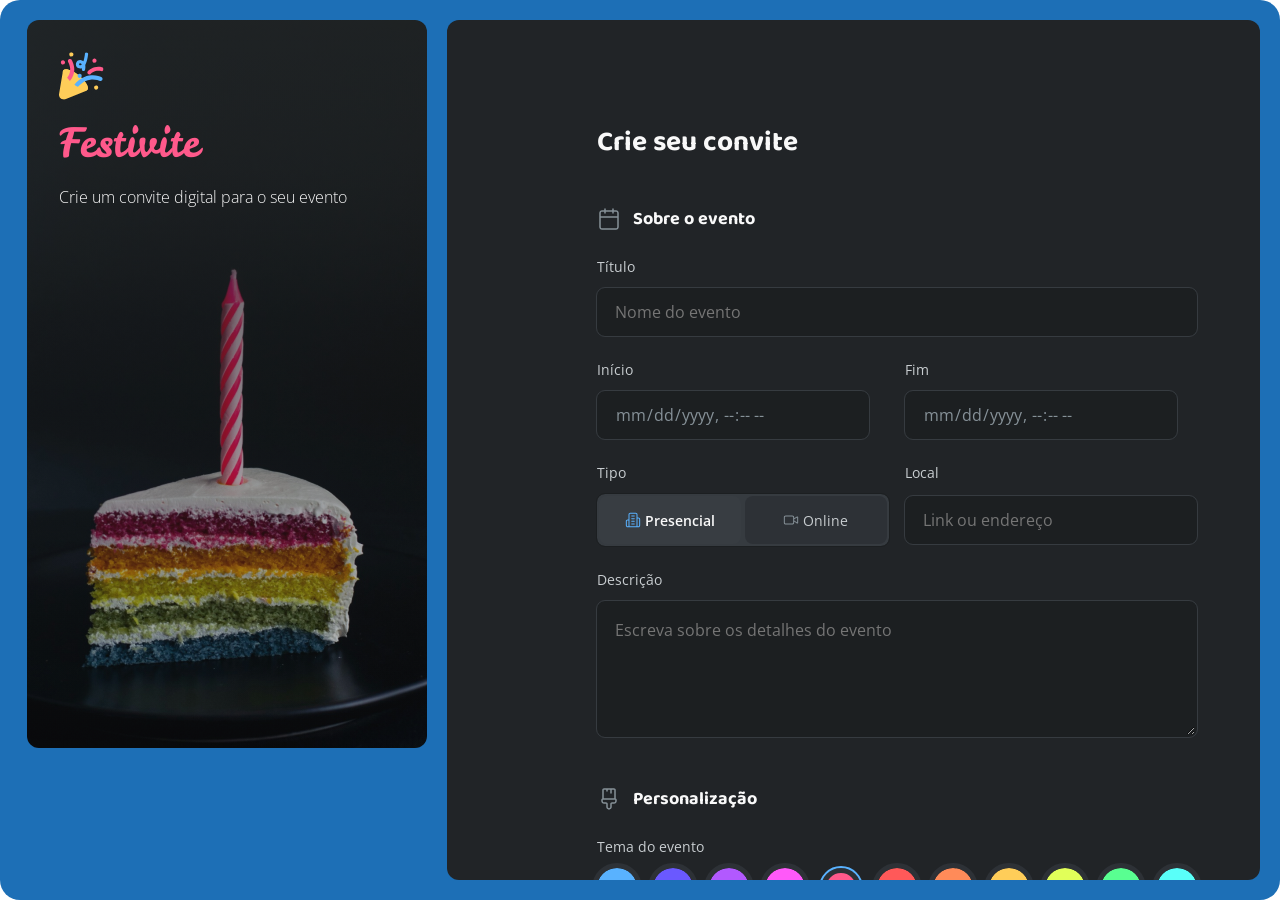
==== index.html @ c39d6ec8 "corrigido seção cor do convite" ====
<!DOCTYPE html>
<html lang="pt-br">

<head>
    <link rel="preconnect" href="https://fonts.googleapis.com">
    <link rel="preconnect" href="https://fonts.gstatic.com" crossorigin>

    <meta charset="UTF-8">
    <meta name="viewport" content="width=device-width, initial-scale=1.0">

    <title>Festivite</title>

    <link rel="stylesheet" href="styles/index.css">

    <link href="https://fonts.googleapis.com/css2?family=Leckerli+One&display=swap" rel="stylesheet">
    <link href="https://fonts.googleapis.com/css2?family=Baloo+2:wght@400..800&display=swap" rel="stylesheet">
    <link href="https://fonts.googleapis.com/css2?family=Open+Sans:ital,wght@0,300..800;1,300..800&display=swap"
        rel="stylesheet">
</head>

<body>

    <div id="app">
        <aside>
            <div class="brand">
                <header>
                    <img src="assets/Logo.svg" alt="Imagem da logo do Festivite">
                    <h1 class=".text-logo">Festivite</h1>
                    <p class=".text-logo-p">Crie um convite digital para o seu evento</p>
                </header>
            </div>
        </aside>
        <main>
            <div class="invite">
                <header>
                    <p>Crie seu convite</p>
                </header>
                <div class="forms">
                    <form action="">
                        <fieldset class="event-wrapper">
                            <legend>
                                <svg width="32" height="32" viewBox="0 0 32 32" fill="none"
                                    xmlns="http://www.w3.org/2000/svg">
                                    <path fill-rule="evenodd" clip-rule="evenodd"
                                        d="M10.6667 1.66675C11.219 1.66675 11.6667 2.11446 11.6667 2.66675V4.33341H20.3333V2.66675C20.3333 2.11446 20.781 1.66675 21.3333 1.66675C21.8856 1.66675 22.3333 2.11446 22.3333 2.66675V4.33341H25.3333C27.3584 4.33341 29 5.97504 29 8.00008V26.6667C29 28.6918 27.3584 30.3334 25.3333 30.3334H6.66667C4.64162 30.3334 3 28.6918 3 26.6667V8.00008C3 5.97504 4.64162 4.33341 6.66667 4.33341H9.66667V2.66675C9.66667 2.11446 10.1144 1.66675 10.6667 1.66675ZM9.66667 6.33341H6.66667C5.74619 6.33341 5 7.07961 5 8.00008V12.3334H27V8.00008C27 7.07961 26.2538 6.33341 25.3333 6.33341H22.3333V8.00008C22.3333 8.55237 21.8856 9.00008 21.3333 9.00008C20.781 9.00008 20.3333 8.55237 20.3333 8.00008V6.33341H11.6667V8.00008C11.6667 8.55237 11.219 9.00008 10.6667 9.00008C10.1144 9.00008 9.66667 8.55237 9.66667 8.00008V6.33341ZM27 14.3334H5V26.6667C5 27.5872 5.74619 28.3334 6.66667 28.3334H25.3333C26.2538 28.3334 27 27.5872 27 26.6667V14.3334Z"
                                        fill="white" />
                                </svg>
                                <span>Sobre o evento</span>
                            </legend>

                            <div class="input-wrapper">
                                <label for="nome-evento">Título</label>
                                <input type="text" id="nome-evento" name="nome-evento" placeholder="Nome do evento">
                            </div>

                            <div class="flex">
                                <div class="input-wrapper flex-1">
                                    <label for="dataini-evento">Início</label>
                                    <input type="datetime-local" id="dataini-evento" name="dataini-evento"
                                        placeholder="DD/MM/AAA, --:--" lang="pt-br">
                                </div>

                                <div class="input-wrapper flex-1">
                                    <label for="datafim-evento">Fim</label>
                                    <input type="datetime-local" id="datafim-evento" name="datafim-evento"
                                        placeholder="DD/MM/AAA, --:--" lang="pt-br">
                                </div>
                            </div>

                            <div class="flex">
                                <div class="input-wrapper flex-1">
                                    <label>Tipo</label>

                                    <div class="radio-wrapper">
                                        <input type="radio" id="presencial" name="tipo-evento" value="presencial"
                                            checked>
                                        <label for="presencial">
                                            <svg width="32" height="32" viewBox="0 0 32 32" fill="none"
                                                xmlns="http://www.w3.org/2000/svg">
                                                <path fill-rule="evenodd" clip-rule="evenodd"
                                                    d="M10.6666 3.66675C10.2246 3.66675 9.80067 3.84234 9.48811 4.1549C9.17555 4.46746 8.99996 4.89139 8.99996 5.33341V28.3334H23V5.33341C23 4.89139 22.8244 4.46746 22.5118 4.1549C22.1992 3.84234 21.7753 3.66675 21.3333 3.66675H10.6666ZM25 11.0001V5.33341C25 4.36095 24.6136 3.42832 23.926 2.74069C23.2384 2.05306 22.3058 1.66675 21.3333 1.66675H10.6666C9.69417 1.66675 8.76153 2.05306 8.0739 2.74069C7.38627 3.42832 6.99996 4.36095 6.99996 5.33341V15.0001H5.33329C4.36083 15.0001 3.4282 15.3864 2.74057 16.074C2.05293 16.7617 1.66663 17.6943 1.66663 18.6667V26.6667C1.66663 27.6392 2.05293 28.5718 2.74057 29.2595C3.4282 29.9471 4.36083 30.3334 5.33329 30.3334H26.6666C27.6391 30.3334 28.5717 29.9471 29.2593 29.2595C29.947 28.5718 30.3333 27.6392 30.3333 26.6667V14.6667C30.3333 13.6943 29.947 12.7617 29.2593 12.074C28.5717 11.3864 27.6391 11.0001 26.6666 11.0001H25ZM25 13.0001V28.3334H26.6666C27.1087 28.3334 27.5326 28.1578 27.8451 27.8453C28.1577 27.5327 28.3333 27.1088 28.3333 26.6667V14.6667C28.3333 14.2247 28.1577 13.8008 27.8451 13.4882C27.5326 13.1757 27.1087 13.0001 26.6666 13.0001H25ZM6.99996 17.0001H5.33329C4.89127 17.0001 4.46734 17.1757 4.15478 17.4882C3.84222 17.8008 3.66663 18.2247 3.66663 18.6667V26.6667C3.66663 27.1088 3.84222 27.5327 4.15478 27.8453C4.46734 28.1578 4.89127 28.3334 5.33329 28.3334H6.99996V17.0001ZM12.3333 8.00008C12.3333 7.4478 12.781 7.00008 13.3333 7.00008H18.6666C19.2189 7.00008 19.6666 7.4478 19.6666 8.00008C19.6666 8.55237 19.2189 9.00008 18.6666 9.00008H13.3333C12.781 9.00008 12.3333 8.55237 12.3333 8.00008ZM12.3333 13.3334C12.3333 12.7811 12.781 12.3334 13.3333 12.3334H18.6666C19.2189 12.3334 19.6666 12.7811 19.6666 13.3334C19.6666 13.8857 19.2189 14.3334 18.6666 14.3334H13.3333C12.781 14.3334 12.3333 13.8857 12.3333 13.3334ZM12.3333 18.6667C12.3333 18.1145 12.781 17.6667 13.3333 17.6667H18.6666C19.2189 17.6667 19.6666 18.1145 19.6666 18.6667C19.6666 19.219 19.2189 19.6667 18.6666 19.6667H13.3333C12.781 19.6667 12.3333 19.219 12.3333 18.6667ZM12.3333 24.0001C12.3333 23.4478 12.781 23.0001 13.3333 23.0001H18.6666C19.2189 23.0001 19.6666 23.4478 19.6666 24.0001C19.6666 24.5524 19.2189 25.0001 18.6666 25.0001H13.3333C12.781 25.0001 12.3333 24.5524 12.3333 24.0001Z"
                                                    fill="white" />
                                            </svg>
                                            Presencial
                                        </label>

                                        <input type="radio" id="online" name="tipo-evento" value="online">
                                        <label for="online">
                                            <svg width="32" height="32" viewBox="0 0 32 32" fill="none"
                                                xmlns="http://www.w3.org/2000/svg">
                                                <path fill-rule="evenodd" clip-rule="evenodd"
                                                    d="M5.33329 9C4.41282 9 3.66663 9.74619 3.66663 10.6667V21.3333C3.66663 22.2538 4.41282 23 5.33329 23H18.6666C19.5871 23 20.3333 22.2538 20.3333 21.3333V17.347C20.3332 17.3373 20.3332 17.3276 20.3333 17.3178V14.019C20.3331 14.0069 20.3331 13.9949 20.3333 13.9829V10.6667C20.3333 9.74619 19.5871 9 18.6666 9H5.33329ZM22.3333 12.2588V10.6667C22.3333 8.64162 20.6917 7 18.6666 7H5.33329C3.30825 7 1.66663 8.64162 1.66663 10.6667V21.3333C1.66663 23.3584 3.30825 25 5.33329 25H18.6666C20.6917 25 22.3333 23.3584 22.3333 21.3333V19.2019L27.7433 22.8085C27.9943 22.9755 28.2859 23.0713 28.587 23.0858C28.8881 23.1002 29.1875 23.0326 29.4533 22.8903C29.7191 22.748 29.9413 22.5363 30.0962 22.2777C30.2512 22.0191 30.3331 21.7233 30.3333 21.4219V10.4936C30.3333 10.4935 30.3333 10.4937 30.3333 10.4936C30.3333 10.2005 30.256 9.9122 30.1092 9.65845C29.9624 9.40462 29.7511 9.19404 29.4968 9.04796C29.2425 8.90188 28.9542 8.82548 28.661 8.82648C28.3677 8.82747 28.0799 8.90583 27.8266 9.05363L22.3333 12.2588ZM22.3333 14.5743V16.7982L28.3333 20.7982V11.0735L22.3333 14.5743Z"
                                                    fill="white" />
                                            </svg>
                                            Online
                                        </label>
                                    </div>
                                </div>

                                <div class="input-wrapper flex-1">
                                    <label for="local">Local</label>
                                    <input type="text" id="local-evento" name="local-evento"
                                        placeholder="Link ou endereço">
                                </div>
                            </div>

                            <div class="textarea-wrapper">
                                <label for="desc-evento">Descrição</label>
                                <textarea name="desc-evento" id="desc-evento" cols="20" rows="10"
                                    placeholder="Escreva sobre os detalhes do evento"></textarea>
                            </div>

                        </fieldset>

                        <fieldset class="event-wrapper">
                            <legend>
                                <svg width="32" height="32" viewBox="0 0 32 32" fill="none"
                                    xmlns="http://www.w3.org/2000/svg">
                                    <path fill-rule="evenodd" clip-rule="evenodd"
                                        d="M9.33335 3.66675C9.24495 3.66675 9.16016 3.70187 9.09765 3.76438C9.03514 3.82689 9.00002 3.91168 9.00002 4.00008V15.0001H23V4.00008C23 3.91167 22.9649 3.82689 22.9024 3.76438C22.8399 3.70187 22.7551 3.66675 22.6667 3.66675H19.6667V8.00008C19.6667 8.55237 19.219 9.00008 18.6667 9.00008C18.1144 9.00008 17.6667 8.55237 17.6667 8.00008V3.66675H14.3334V5.33341C14.3334 5.8857 13.8856 6.33341 13.3334 6.33341C12.7811 6.33341 12.3334 5.8857 12.3334 5.33341V3.66675H9.33335ZM9.33335 1.66675C8.71451 1.66675 8.12102 1.91258 7.68344 2.35017C7.24585 2.78775 7.00002 3.38124 7.00002 4.00008V15.2252C6.76099 15.3386 6.54075 15.4929 6.3501 15.6835C5.91252 16.1211 5.66669 16.7146 5.66669 17.3334V18.6667C5.66669 19.6392 6.053 20.5718 6.74063 21.2595C7.42826 21.9471 8.36089 22.3334 9.33335 22.3334H12C12.0884 22.3334 12.1732 22.3685 12.2357 22.431C12.2982 22.4936 12.3334 22.5783 12.3334 22.6667V26.5334C12.3334 27.5059 12.7197 28.4385 13.4073 29.1261C14.0949 29.8138 15.0276 30.2001 16 30.2001C16.9725 30.2001 17.9051 29.8138 18.5927 29.1261C19.2804 28.4385 19.6667 27.5059 19.6667 26.5334V22.6667C19.6667 22.5783 19.7018 22.4936 19.7643 22.431C19.8268 22.3685 19.9116 22.3334 20 22.3334H22.6667C23.6391 22.3334 24.5718 21.9471 25.2594 21.2595C25.947 20.5718 26.3334 19.6392 26.3334 18.6667V17.3334C26.3334 16.7146 26.0875 16.1211 25.6499 15.6835C25.4593 15.4929 25.2391 15.3386 25 15.2252V4.00008C25 3.38124 24.7542 2.78775 24.3166 2.35017C23.879 1.91258 23.2855 1.66675 22.6667 1.66675H9.33335ZM8.00002 17.0001C7.91162 17.0001 7.82683 17.0352 7.76432 17.0977C7.70181 17.1602 7.66669 17.245 7.66669 17.3334V18.6667C7.66669 19.1088 7.84228 19.5327 8.15484 19.8453C8.4674 20.1578 8.89133 20.3334 9.33335 20.3334H12C12.6189 20.3334 13.2123 20.5792 13.6499 21.0168C14.0875 21.4544 14.3334 22.0479 14.3334 22.6667V26.5334C14.3334 26.9754 14.5089 27.3994 14.8215 27.7119C15.1341 28.0245 15.558 28.2001 16 28.2001C16.442 28.2001 16.866 28.0245 17.1785 27.7119C17.4911 27.3994 17.6667 26.9754 17.6667 26.5334V22.6667C17.6667 22.0479 17.9125 21.4544 18.3501 21.0168C18.7877 20.5792 19.3812 20.3334 20 20.3334H22.6667C23.1087 20.3334 23.5326 20.1578 23.8452 19.8453C24.1578 19.5327 24.3334 19.1088 24.3334 18.6667V17.3334C24.3334 17.245 24.2982 17.1602 24.2357 17.0977C24.1732 17.0352 24.0884 17.0001 24 17.0001H8.00002Z"
                                        fill="white" />
                                </svg>
                                <span>Personalização</span>
                            </legend>


                            <div class="input-wrapper">
                                <label>Tema do evento</label>

                                <div class="color-wrapper">
                                    <div class="color-inner color-brandlight">
                                        <div class="color-image"></div>
                                        <input type="radio" name="cor-convite" value="brand-light" id="cor-brand-light">
                                    </div>

                                    <div class="color-inner color-navy">
                                        <div class="color-image"></div>
                                        <input type="radio" name="cor-convite" value="navy" id="cor-navy">
                                    </div>

                                    <div class="color-inner color-purple">
                                        <div class="color-image"></div>
                                        <input type="radio" name="cor-convite" value="purple" id="cor-purple">
                                    </div>

                                    <div class="color-inner color-fuschia">
                                        <div class="color-image"></div>
                                        <input type="radio" name="cor-convite" value="fuchsia" id="cor-fuchsia">
                                    </div>

                                    <div class="color-inner color-pink">
                                        <div class="color-image"></div>
                                        <input type="radio" name="cor-convite" value="pink" id="cor-pink" checked>
                                    </div>

                                    <div class="color-inner color-danger">
                                        <div class="color-image"></div>
                                        <input type="radio" name="cor-convite" value="danger" id="cor-danger">
                                    </div>

                                    <div class="color-inner color-orange">
                                        <div class="color-image"></div>
                                        <input type="radio" name="cor-convite" value="orange" id="cor-orange">
                                    </div>

                                    <div class="color-inner color-yellow">
                                        <div class="color-image"></div>
                                        <input type="radio" name="cor-convite" value="yellow" id="cor-yellow">
                                    </div>

                                    <div class="color-inner color-lime">
                                        <div class="color-image"></div>
                                        <input type="radio" name="cor-convite" value="lime" id="cor-lime">
                                    </div>

                                    <div class="color-inner color-green">
                                        <div class="color-image"></div>
                                        <input type="radio" name="cor-convite" value="green" id="cor-green">
                                    </div>

                                    <div class="color-inner color-cyan">
                                        <div class="color-image"></div>
                                        <input type="radio" name="cor-convite" value="cyan" id="cor-cyan">
                                    </div>
                                </div>
                            </div>

                            <div class="input-wrapper">
                                <label>Tema do evento</label>

                                <div class="tema-wrapper">
                                    <div class="tema-inner">
                                        <div class="tema-image"></div>
                                        <input type="radio" name="tema-evento" value="infantil" id="infantil">
                                        <img src="assets/themes/infantil.png" alt="ícone do tema infantil.">
                                        <label for="infantil">Infantil</label>
                                    </div>

                                    <div class="tema-inner">
                                        <div class="tema-image"></div>
                                        <input type="radio" name="tema-evento" value="aniversario" id="aniversario" checked>
                                        <img src="assets/themes/aniversario.png" alt="ícone do tema aniversário.">
                                        <label for="aniversario">Aniversário</label>
                                    </div>

                                    <div class="tema-inner">
                                        <div class="tema-image"></div>
                                        <input type="radio" name="tema-evento" value="formatura" id="formatura">
                                        <img src="assets/themes/formatura.png" alt="ícone do tema formatura.">
                                        <label for="formatura">Formatura</label>
                                    </div>

                                    <div class="tema-inner">
                                        <div class="tema-image"></div>
                                        <input type="radio" name="tema-evento" value="casamento" id="casamento">
                                        <img src="assets/themes/casamento.png" alt="ícone do tema casamento.">
                                        <label for="casamento">Casamento</label>
                                    </div>

                                    <div class="tema-inner">
                                        <div class="tema-image"></div>
                                        <input type="radio" name="tema-evento" value="chabebe" id="chabebe">
                                        <img src="assets/themes/chadebebe.png" alt="ícone do chá de bebê.">
                                        <label for="chabebe">Chá de bebê</label>
                                    </div>

                                    <div class="tema-inner">
                                        <div class="tema-image"></div>
                                        <input type="radio" name="tema-evento" value="chapanela" id="chapanela">
                                        <img src="assets/themes/chadepanela.png" alt="ícone do chá de panela.">
                                        <label for="chapanela">Chá de panela</label>
                                    </div>

                                    <div class="tema-inner">
                                        <div class="tema-image"></div>
                                        <input type="radio" name="tema-evento" value="carnaval" id="carnaval">
                                        <img src="assets/themes/carnaval.png" alt="ícone tema de carnaval.">
                                        <label for="carnaval">Carnaval</label>
                                    </div>

                                    <div class="tema-inner">
                                        <div class="tema-image"></div>
                                        <input type="radio" name="tema-evento" value="pascoa" id="pascoa">
                                        <img src="assets/themes/pascoa.png" alt="ícone tema de páscoa.">
                                        <label for="pascoa">Páscoa</label>
                                    </div>

                                    <div class="tema-inner">
                                        <div class="tema-image"></div>
                                        <input type="radio" name="tema-evento" value="saojoao" id="saojoao">
                                        <img src="assets/themes/saojoao.png" alt="ícone tema de são joão.">
                                        <label for="saojoao">São João</label>
                                    </div>

                                    <div class="tema-inner">
                                        <div class="tema-image"></div>
                                        <input type="radio" name="tema-evento" value="halloween" id="halloween">
                                        <img src="assets/themes/halloween.png" alt="ícone tema de halloween.">
                                        <label for="halloween">Halloween</label>
                                    </div>

                                    <div class="tema-inner">
                                        <div class="tema-image"></div>
                                        <input type="radio" name="tema-evento" value="natal" id="natal">
                                        <img src="assets/themes/natal.png" alt="ícone tema de natal.">
                                        <label for="natal">Natal</label>
                                    </div>

                                    <div class="tema-inner">
                                        <div class="tema-image"></div>
                                        <input type="radio" name="tema-evento" value="outros" id="outros">
                                        <img src="assets/themes/outro.png" alt="ícone de qualquer outro tema.">
                                        <label for="outros">Outros</label>
                                    </div>
                                </div>
                            </div>

                            <div class="flex">

                                <div class="input-wrapper flex-1">
                                    <label>Estilo</label>
                                    <div class="checkbox-wrapper">
                                        <input type="checkbox" id="estilo-convite" name="estilo-convite">
                                        <span class="slider"></span>
                                        <label for="estilo-convite">Escuro</label>
                                    </div>
                                </div>
                                <div class="input-wrapper">
                                    <label>Foto de capa</label>
                                    <div class="upload">
                                        <input type="file" id="capa-convite" name="capa-convite">
                                        <svg width="32" height="32" viewBox="0 0 32 32" fill="none"
                                            xmlns="http://www.w3.org/2000/svg">
                                            <path fill-rule="evenodd" clip-rule="evenodd"
                                                d="M15.2929 3.29289C15.6834 2.90237 16.3166 2.90237 16.7071 3.29289L23.3738 9.95956C23.7643 10.3501 23.7643 10.9832 23.3738 11.3738C22.9832 11.7643 22.3501 11.7643 21.9596 11.3738L17 6.41421V20C17 20.5523 16.5523 21 16 21C15.4477 21 15 20.5523 15 20V6.41421L10.0404 11.3738C9.64992 11.7643 9.01675 11.7643 8.62623 11.3738C8.2357 10.9832 8.2357 10.3501 8.62623 9.95956L15.2929 3.29289ZM4 19C4.55228 19 5 19.4477 5 20V25.3333C5 25.7754 5.17559 26.1993 5.48816 26.5118C5.80072 26.8244 6.22464 27 6.66667 27H25.3333C25.7754 27 26.1993 26.8244 26.5118 26.5118C26.8244 26.1993 27 25.7754 27 25.3333V20C27 19.4477 27.4477 19 28 19C28.5523 19 29 19.4477 29 20V25.3333C29 26.3058 28.6137 27.2384 27.9261 27.9261C27.2384 28.6137 26.3058 29 25.3333 29H6.66667C5.69421 29 4.76157 28.6137 4.07394 27.9261C3.38631 27.2384 3 26.3058 3 25.3333V20C3 19.4477 3.44772 19 4 19Z"
                                                fill="white" />
                                        </svg>
                                        <label for="capa-convite">Selecionar</label>
                                        <p>Nenhum arquivo selecionado</p>
                                    </div>
                                </div>
                            </div>

                        </fieldset>
                    </form>
                </div>
            </div>
        </main>
    </div>

</body>

</html>
---- styles/index.css ----
@import url(global.css);
@import url(utility.css);
@import url(layout.css);
@import url(forms.css);
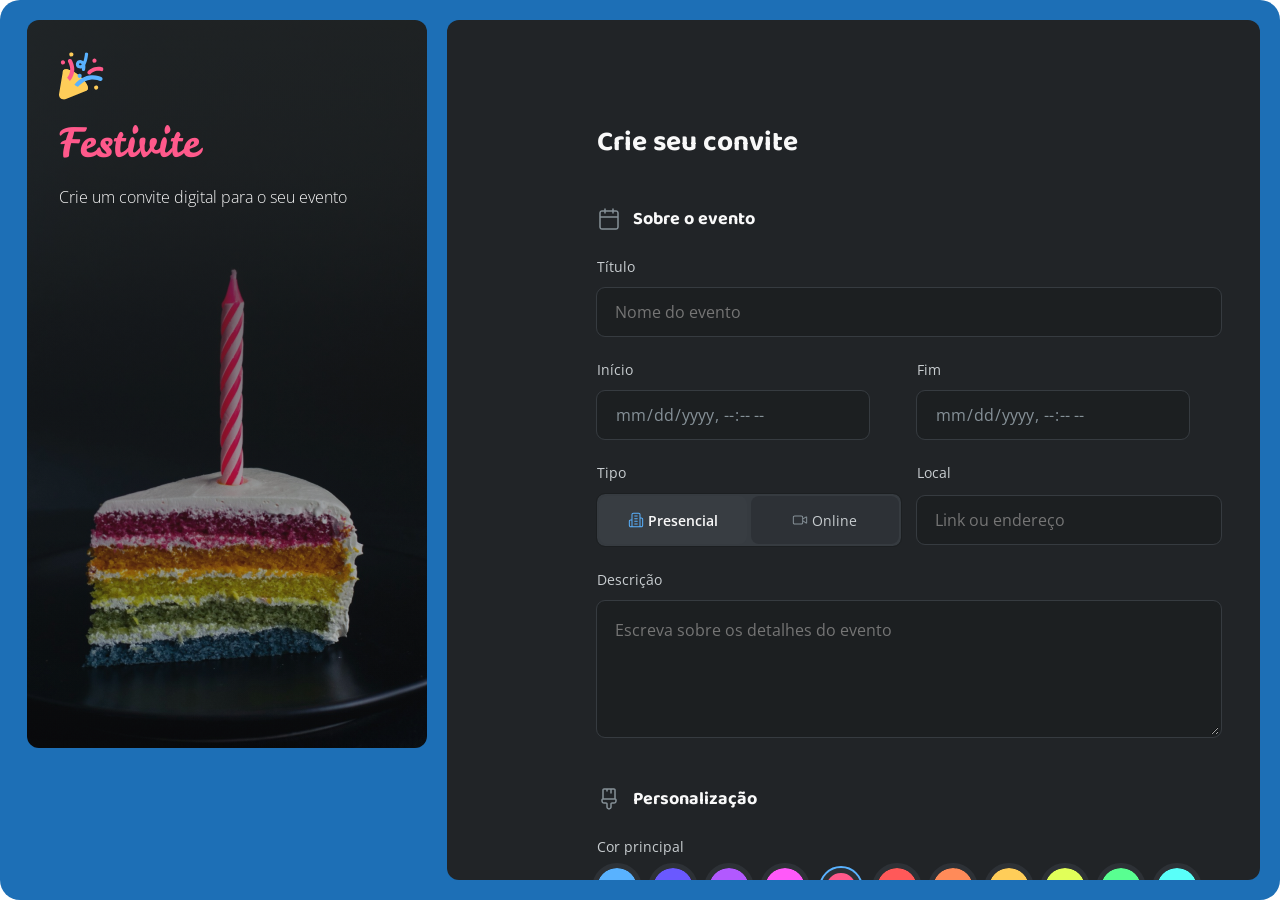
==== commit abbc3bfe: "toggle dark/light theme for the invite" ====
--- a/index.html
+++ b/index.html
@@ -98,7 +98,7 @@
                                 </div>
 
                                 <div class="input-wrapper flex-1">
-                                    <label for="local">Local</label>
+                                    <label for="local-evento">Local</label>
                                     <input type="text" id="local-evento" name="local-evento"
                                         placeholder="Link ou endereço">
                                 </div>
@@ -123,9 +123,8 @@
                                 <span>Personalização</span>
                             </legend>
 
-
                             <div class="input-wrapper">
-                                <label>Tema do evento</label>
+                                <label>Cor principal</label>
 
                                 <div class="color-wrapper">
                                     <div class="color-inner color-brandlight">
@@ -277,14 +276,18 @@
 
                             <div class="flex">
 
-                                <div class="input-wrapper flex-1">
+                                <div class="bgcolor-wrapper">
                                     <label>Estilo</label>
-                                    <div class="checkbox-wrapper">
-                                        <input type="checkbox" id="estilo-convite" name="estilo-convite">
-                                        <span class="slider"></span>
-                                        <label for="estilo-convite">Escuro</label>
-                                    </div>
-                                </div>
+                                    <div class="check-label">
+                                        <label class="checkbox-wrapper">
+                                            <input type="checkbox" id="dark-theme" name="dark-theme" checked>
+                                            <span class="checkbox-slider"></span>
+                                        </label>
+                                        <span id="dark-text">Escuro</span>
+                                        <span id="light-text">Claro</span>
+                                    </div>
+                                </div>
+
                                 <div class="input-wrapper">
                                     <label>Foto de capa</label>
                                     <div class="upload">
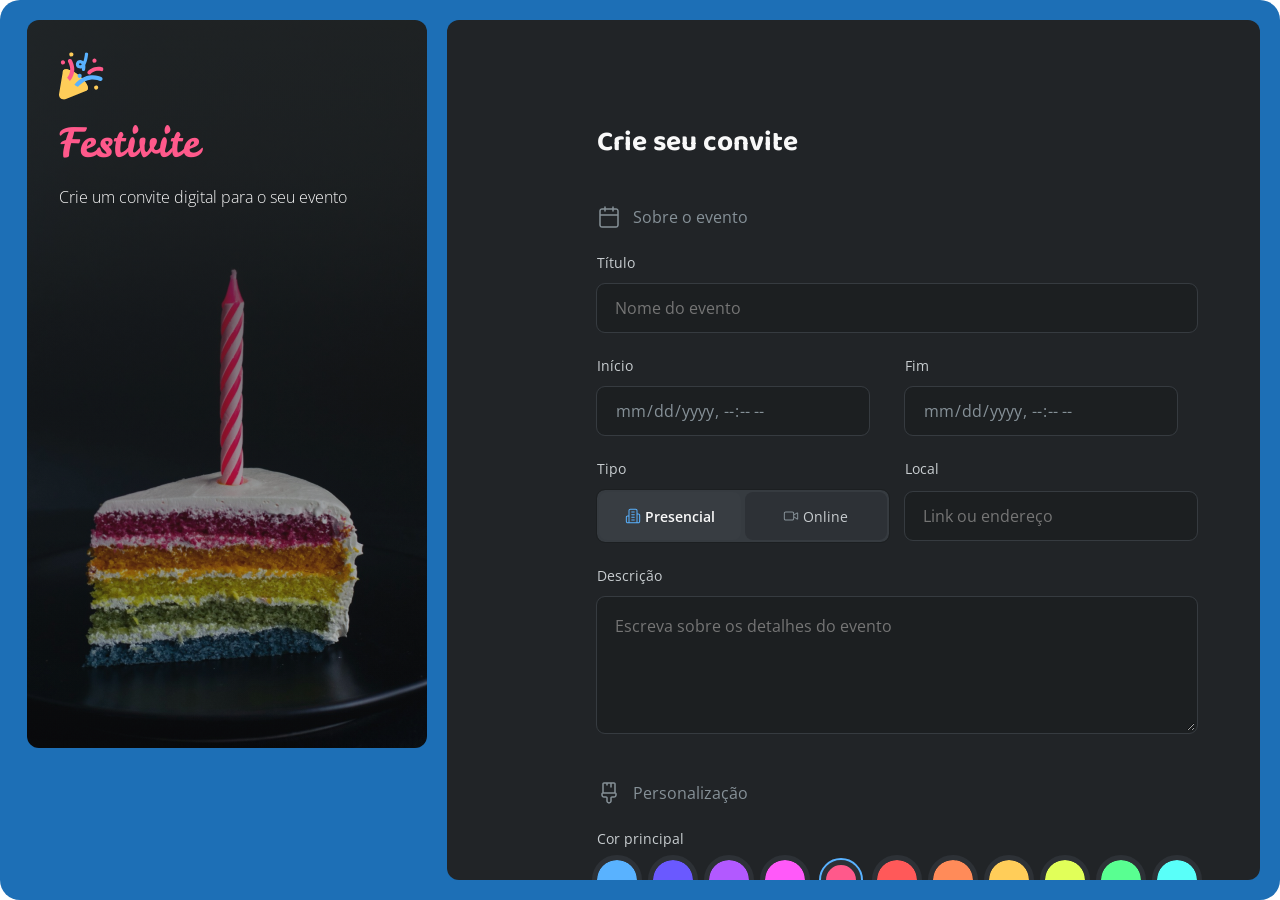
==== commit 80124cfd: "seção (upload foto de capa)" ====
--- a/index.html
+++ b/index.html
@@ -284,22 +284,24 @@
                                             <span class="checkbox-slider"></span>
                                         </label>
                                         <span id="dark-text">Escuro</span>
-                                        <span id="light-text">Claro</span>
+                                        <span id="light-text">Claro </span>
                                     </div>
                                 </div>
 
                                 <div class="input-wrapper">
                                     <label>Foto de capa</label>
-                                    <div class="upload">
-                                        <input type="file" id="capa-convite" name="capa-convite">
-                                        <svg width="32" height="32" viewBox="0 0 32 32" fill="none"
-                                            xmlns="http://www.w3.org/2000/svg">
-                                            <path fill-rule="evenodd" clip-rule="evenodd"
-                                                d="M15.2929 3.29289C15.6834 2.90237 16.3166 2.90237 16.7071 3.29289L23.3738 9.95956C23.7643 10.3501 23.7643 10.9832 23.3738 11.3738C22.9832 11.7643 22.3501 11.7643 21.9596 11.3738L17 6.41421V20C17 20.5523 16.5523 21 16 21C15.4477 21 15 20.5523 15 20V6.41421L10.0404 11.3738C9.64992 11.7643 9.01675 11.7643 8.62623 11.3738C8.2357 10.9832 8.2357 10.3501 8.62623 9.95956L15.2929 3.29289ZM4 19C4.55228 19 5 19.4477 5 20V25.3333C5 25.7754 5.17559 26.1993 5.48816 26.5118C5.80072 26.8244 6.22464 27 6.66667 27H25.3333C25.7754 27 26.1993 26.8244 26.5118 26.5118C26.8244 26.1993 27 25.7754 27 25.3333V20C27 19.4477 27.4477 19 28 19C28.5523 19 29 19.4477 29 20V25.3333C29 26.3058 28.6137 27.2384 27.9261 27.9261C27.2384 28.6137 26.3058 29 25.3333 29H6.66667C5.69421 29 4.76157 28.6137 4.07394 27.9261C3.38631 27.2384 3 26.3058 3 25.3333V20C3 19.4477 3.44772 19 4 19Z"
-                                                fill="white" />
-                                        </svg>
-                                        <label for="capa-convite">Selecionar</label>
-                                        <p>Nenhum arquivo selecionado</p>
+                                    <div class="upload-wrapper">
+                                        <div class="upload-button">
+                                            <input type="file" id="capa-convite" name="capa-convite">
+                                            <svg width="32" height="32" viewBox="0 0 32 32" fill="none"
+                                                xmlns="http://www.w3.org/2000/svg">
+                                                <path fill-rule="evenodd" clip-rule="evenodd"
+                                                    d="M15.2929 3.29289C15.6834 2.90237 16.3166 2.90237 16.7071 3.29289L23.3738 9.95956C23.7643 10.3501 23.7643 10.9832 23.3738 11.3738C22.9832 11.7643 22.3501 11.7643 21.9596 11.3738L17 6.41421V20C17 20.5523 16.5523 21 16 21C15.4477 21 15 20.5523 15 20V6.41421L10.0404 11.3738C9.64992 11.7643 9.01675 11.7643 8.62623 11.3738C8.2357 10.9832 8.2357 10.3501 8.62623 9.95956L15.2929 3.29289ZM4 19C4.55228 19 5 19.4477 5 20V25.3333C5 25.7754 5.17559 26.1993 5.48816 26.5118C5.80072 26.8244 6.22464 27 6.66667 27H25.3333C25.7754 27 26.1993 26.8244 26.5118 26.5118C26.8244 26.1993 27 25.7754 27 25.3333V20C27 19.4477 27.4477 19 28 19C28.5523 19 29 19.4477 29 20V25.3333C29 26.3058 28.6137 27.2384 27.9261 27.9261C27.2384 28.6137 26.3058 29 25.3333 29H6.66667C5.69421 29 4.76157 28.6137 4.07394 27.9261C3.38631 27.2384 3 26.3058 3 25.3333V20C3 19.4477 3.44772 19 4 19Z"
+                                                    fill="white" />
+                                            </svg>
+                                            <label for="capa-convite" class="capa-convite">Selecionar</label>
+                                        </div>
+                                        <span>Nenhum arquivo selecionado</span>
                                     </div>
                                 </div>
                             </div>
